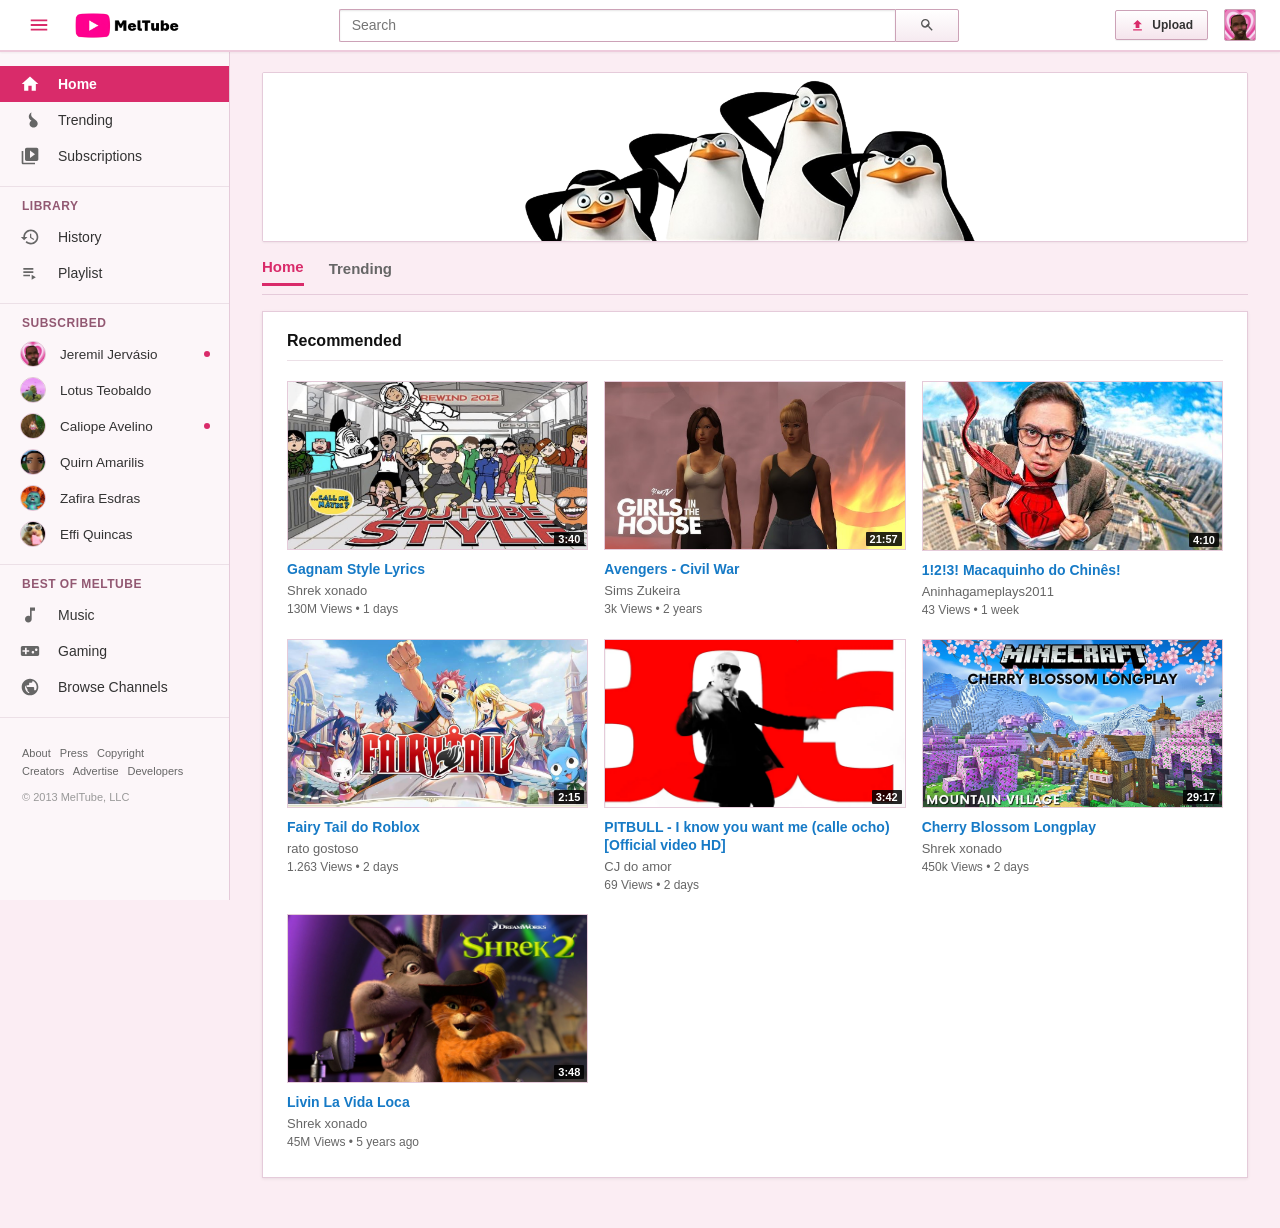
==== index.html @ 24762727 "MelTube layout completo e videos otimizados" ====
<!DOCTYPE html>
<html lang="pt">
<head>
    <meta charset="UTF-8">
    <meta http-equiv="X-UA-Compatible" content="IE=edge">
    <meta name="viewport" content="width=device-width, initial-scale=1.0">
    <title>MelTube | Início</title>
    <link rel="icon" href="assets/images/branding/youtube (1).png">
    <link rel="stylesheet" href="assets/css/index.css">
</head>

<body>

    <!-- HEADER -->
    <nav class="navbar">
        <div class="nav-left">
            <button class="icon-btn menu-btn" id="menuToggle" title="Guia">
                <svg viewBox="0 0 24 24" class="svg-icon"><path d="M3 18h18v-2H3v2zm0-5h18v-2H3v2zm0-7v2h18V6H3z"/></svg>
            </button>
            <a href="index.html">
                <img src="assets/images/branding/logo-v2.0.png" alt="MelTube" class="logo">
            </a>
        </div>

        <div class="nav-middle">
            <div class="search-box">
                <input type="text" placeholder="Search">
                <button type="submit" class="search-btn" title="Search">
                    <svg viewBox="0 0 24 24" class="svg-icon search-svg"><path d="M15.5 14h-.79l-.28-.27A6.471 6.471 0 0 0 16 9.5 6.5 6.5 0 1 0 9.5 16c1.61 0 3.09-.59 4.23-1.57l.27.28v.79l5 4.99L20.49 19l-4.99-5zm-6 0C7.01 14 5 11.99 5 9.5S7.01 5 9.5 5 14 7.01 14 9.5 14z"/></svg>
                </button>
            </div>
        </div>

        <div class="nav-right">
            <button class="yt-upload-btn">
                <svg viewBox="0 0 24 24" class="svg-icon upload-svg"><path d="M9 16h6v-6h4l-7-7-7 7h4zm-4 2h14v2H5z"/></svg>
                <span>Upload</span>
            </button>
            <img src="assets/images/avatars/avatar-1.png" alt="Profile" class="user-icon">
        </div>
    </nav>


    <!-- SIDEBAR DINÂMICA (THE GUIDE) -->
    <aside class="sidebar" id="sidebar">
        <div class="sidebar-scroll-wrapper">

            <!-- SECÇÃO PRINCIPAL -->
            <div class="guide-section">
                <a href="#" class="sidebar-link active" title="Home">
                    <svg viewBox="0 0 24 24" class="guide-svg"><path d="M10 20v-6h4v6h5v-8h3L12 3 2 12h3v8z"/></svg>
                    <span>Home</span>
                </a>

                <a href="#" class="sidebar-link" title="Trending">
                    <svg viewBox="0 0 24 24" class="guide-svg"><path d="M17.53 11.2c-.23-.3-.5-.56-.76-.82-.65-.6-1.4-1.03-2.03-1.66-1.46-1.46-1.78-3.87-.85-5.72-.94.34-1.74.96-2.33 1.74-1.61 2.14-1.32 5.21.68 7.02.26.24.56.44.87.6.2.1.4.18.62.24-.1.08-.2.15-.31.22-1.87 1.25-2.52 3.66-1.52 5.67.24.48.56.92.95 1.29.62.59 1.38 1 2.2 1.2.98.24 2.01.18 2.96-.17.95-.35 1.77-.97 2.37-1.78.6-.81.9-1.8.85-2.81-.05-1.12-.49-2.18-1.24-3-.63-.69-1.37-1.28-2.06-1.92z"/></svg>
                    <span>Trending</span>
                </a>

                <a href="#" class="sidebar-link" title="Subscriptions">
                    <svg viewBox="0 0 24 24" class="guide-svg"><path d="M4 6H2v14c0 1.1.9 2 2 2h14v-2H4V6zm16-4H8c-1.1 0-2 .9-2 2v12c0 1.1.9 2 2 2h12c1.1 0 2-.9 2-2V4c0-1.1-.9-2-2-2zm-8 12.5v-9l6 4.5-6 4.5z"/></svg>
                    <span>Subscriptions</span>
                </a>
                <hr>
            </div>

            <!-- SECÇÃO BIBLIOTECA -->
            <div class="guide-section">
                <h3 class="guide-heading">LIBRARY</h3>
                
                <a href="#" class="sidebar-link" title="History">
                    <svg viewBox="0 0 24 24" class="guide-svg"><path d="M13 3c-4.97 0-9 4.03-9 9H1l3.89 3.89.07.14L9 12H6c0-3.87 3.13-7 7-7s7 3.13 7 7-3.13 7-7 7c-1.93 0-3.68-.79-4.94-2.06l-1.42 1.42C8.27 19.99 10.51 21 13 21c4.97 0 9-4.03 9-9s-4.03-9-9-9zm-1 5v5l4.28 2.54.72-1.21-3.5-2.08V8H12z"/></svg>
                    <span>History</span>
                </a>

                <a href="#" class="sidebar-link" title="Playlist">
                    <svg viewBox="0 0 24 24" class="guide-svg"><path d="M4 10h12v2H4zm0-4h12v2H4zm0 8h8v2H4zm10 0v6l5-3z"/></svg>
                    <span>Playlist</span>
                </a>
                <hr>
            </div>

            <!-- CANAIS SUBSCRITOS -->
            <div class="guide-section subscribed-list">
                <h3 class="guide-heading">SUBSCRIBED</h3>

                <a href="#" class="sub-channel-link">
                    <img src="assets/images/avatars/avatar-1.png" alt="" class="sub-avatar">
                    <span class="sub-name">Jeremil Jervásio</span>
                    <span class="sub-dot"></span>
                </a>
                <a href="#" class="sub-channel-link">
                    <img src="assets/images/avatars/avatar-2.png" alt="" class="sub-avatar">
                    <span class="sub-name">Lotus Teobaldo</span>
                </a>
                <a href="#" class="sub-channel-link">
                    <img src="assets/images/avatars/avatar-3.png" alt="" class="sub-avatar">
                    <span class="sub-name">Caliope Avelino</span>
                    <span class="sub-dot"></span>
                </a>
                <a href="#" class="sub-channel-link">
                    <img src="assets/images/avatars/avatar-4.png" alt="" class="sub-avatar">
                    <span class="sub-name">Quirn Amarilis</span>
                </a>
                <a href="#" class="sub-channel-link">
                    <img src="assets/images/avatars/avatar-5.png" alt="" class="sub-avatar">
                    <span class="sub-name">Zafira Esdras</span>
                </a>
                <a href="#" class="sub-channel-link">
                    <img src="assets/images/avatars/avatar-6.png" alt="" class="sub-avatar">
                    <span class="sub-name">Effi Quincas</span>
                </a>
                <hr>
            </div>

            <!-- MELHORES DO MELTUBE / EXPLORAR -->
            <div class="guide-section">
                <h3 class="guide-heading">BEST OF MELTUBE</h3>
                
                <a href="#" class="sidebar-link">
                    <svg viewBox="0 0 24 24" class="guide-svg"><path d="M12 3v10.55c-.59-.34-1.27-.55-2-.55-2.21 0-4 1.79-4 4s1.79 4 4 4 4-1.79 4-4V7h4V3h-6z"/></svg>
                    <span>Music</span>
                </a>
                <a href="#" class="sidebar-link">
                    <svg viewBox="0 0 24 24" class="guide-svg"><path d="M21 6H3c-1.1 0-2 .9-2 2v8c0 1.1.9 2 2 2h18c1.1 0 2-.9 2-2V8c0-1.1-.9-2-2-2zm-10 7H8v3H6v-3H3v-2h3V8h2v3h3v2zm4.5 2c-.83 0-1.5-.67-1.5-1.5s.67-1.5 1.5-1.5 1.5.67 1.5 1.5-.67 1.5-1.5 1.5zm4-3c-.83 0-1.5-.67-1.5-1.5S18.67 9 19.5 9s1.5.67 1.5 1.5-.67 1.5-1.5 1.5z"/></svg>
                    <span>Gaming</span>
                </a>
                <a href="#" class="sidebar-link">
                    <svg viewBox="0 0 24 24" class="guide-svg"><path d="M12 2C6.48 2 2 6.48 2 12s4.48 10 10 10 10-4.48 10-10S17.52 2 12 2zm1 17.93c-3.95-.49-7-3.85-7-7.93 0-.62.08-1.21.21-1.79L9 15v1c0 1.1.9 2 2 2v1.93zm6.9-2.54c-.26-.81-1-1.39-1.9-1.39h-1v-3c0-.55-.45-1-1-1H8v-2h2c.55 0 1-.45 1-1V7h2c1.1 0 2-.9 2-2v-.41c2.93 1.19 5 4.06 5 7.41 0 2.08-.8 3.97-2.1 5.39z"/></svg>
                    <span>Browse Channels</span>
                </a>
                <hr>
            </div>

            <!-- RODAPÉ CLÁSSICO DO GUIA DE 2013 -->
            <div class="guide-footer">
                <p><a href="#">About</a> <a href="#">Press</a> <a href="#">Copyright</a></p>
                <p><a href="#">Creators</a> <a href="#">Advertise</a> <a href="#">Developers</a></p>
                <p class="footer-copy">© 2013 MelTube, LLC</p>
            </div>

        </div>
    </aside>


    <!-- CONTEÚDO PRINCIPAL -->
    <main class="container" id="mainContainer">
        <div class="main-content">

            <!-- BANNER -->
            <div class="banner">
                <img src="assets/images/branding/banner-pinguins.png" alt="MelTube banner">
            </div>

            <!-- SEPARADORES CLÁSSICOS HOME / TRENDING -->
            <div class="home-nav-tabs">
                <a href="#" class="tab-link active">Home</a>
                <a href="#" class="tab-link">Trending</a>
            </div>

            <!-- GRELHA DE VÍDEOS -->
            <section class="video-section">
                <div class="section-heading">
                    <h2>Recommended</h2>
                </div>

                <div class="list-container">

                    <!-- VIDEO 0 - MANTER COMENTADO
                    <article class="vid-list">
                        <a href="pages/play-video-fogo-no-parquinho.html">
                            <img src="assets/images/thumbnails/thumbnail-fogo-no-parquinho.png"
                                 alt="Fogo no parquinho!" class="thumbnail">
                        </a>

                        <div class="video-details">
                            <a href="pages/play-video-fogo-no-parquinho.html" class="video-title">
                                Fogo no parquinho!
                            </a>

                            <a href="#" class="channel-name">CJ do amor</a>
                            <p class="video-meta">450k Views • 2 days</p>
                        </div>
                    </article>
                    -->

                    <!-- VIDEO 1 -->
                    <article class="vid-list">
                        <a href="pages/play-video-PSY-GANGNAM-STYLE.html" class="thumb-link">
                            <img src="assets/images/thumbnails/thumbnail-PSY-GANGNAM-STYLE.png" alt="Gangnam Style Lyrics" class="thumbnail">
                            <span class="vid-badge">3:40</span>
                        </a>
                        <div class="video-details">
                            <a href="pages/play-video-PSY-GANGNAM-STYLE.html" class="video-title">Gagnam Style Lyrics</a>
                            <a href="#" class="channel-name">Shrek xonado</a>
                            <p class="video-meta">130M Views • 1 days</p>
                        </div>
                    </article>

                    <!-- VIDEO 2 -->
                    <article class="vid-list">
                        <a href="pages/play-video-Girls-In-The-House.html" class="thumb-link">
                            <img src="assets/images/thumbnails/thumbnail-Girls-In-The-House.png" alt="Avengers Civil War" class="thumbnail">
                            <span class="vid-badge">21:57</span>
                        </a>
                        <div class="video-details">
                            <a href="pages/play-video-Girls-In-The-House.html" class="video-title">Avengers - Civil War</a>
                            <a href="#" class="channel-name">Sims Zukeira</a>
                            <p class="video-meta">3k Views • 2 years</p>
                        </div>
                    </article>

                    <!-- VIDEO 3 -->
                    <article class="vid-list">
                        <a href="pages/play-video-macaquinho-do-chines.html" class="thumb-link">
                            <img src="assets/images/thumbnails/thumbnail-macaquinho-do-chines.png" alt="Macaquinho do Chinês" class="thumbnail">
                            <span class="vid-badge">4:10</span>
                        </a>
                        <div class="video-details">
                            <a href="pages/play-video-macaquinho-do-chines.html" class="video-title">1!2!3! Macaquinho do Chinês!</a>
                            <a href="#" class="channel-name">Aninhagameplays2011</a>
                            <p class="video-meta">43 Views • 1 week</p>
                        </div>
                    </article>

                    <!-- VIDEO 4 - MANTER COMENTADO
                    <article class="vid-list">
                        <a href="pages/play-video-MORRERAM-TODOS.html">
                            <img src="assets/images/thumbnails/thumbnail-MORRERAM-TODOS.png"
                                 alt="Morreram todos" class="thumbnail">
                        </a>

                        <div class="video-details">
                            <a href="pages/play-video-MORRERAM-TODOS.html" class="video-title">
                                MORRERAM TODOS!
                            </a>

                            <a href="#" class="channel-name">FukGege</a>
                            <p class="video-meta">450k Views • 2 weeks</p>
                        </div>
                    </article>
                    -->

                    <!-- VIDEO 5 -->
                    <article class="vid-list">
                        <a href="pages/play-video-Fairy-Tail-Roblox.html" class="thumb-link">
                            <img src="assets/images/thumbnails/thumbnail-Fairy-Tail-Roblox.png" alt="Fairy Tail do Roblox" class="thumbnail">
                            <span class="vid-badge">2:15</span>
                        </a>
                        <div class="video-details">
                            <a href="pages/play-video-Fairy-Tail-Roblox.html" class="video-title">Fairy Tail do Roblox</a>
                            <a href="#" class="channel-name">rato gostoso</a>
                            <p class="video-meta">1.263 Views • 2 days</p>
                        </div>
                    </article>

                    <!-- VIDEO 6 -->
                    <article class="vid-list">
                        <a href="pages/play-video-I-Know-You-Want-Me.html" class="thumb-link">
                            <img src="assets/images/thumbnails/thumbnail-i-know-you-want-me.png" alt="I Know You Want Me" class="thumbnail">
                            <span class="vid-badge">3:42</span>
                        </a>
                        <div class="video-details">
                            <a href="pages/play-video-I-Know-You-Want-Me.html" class="video-title">PITBULL - I know you want me (calle ocho) [Official video HD]</a>
                            <a href="#" class="channel-name">CJ do amor</a>
                            <p class="video-meta">69 Views • 2 days</p>
                        </div>
                    </article>

                    <!-- VIDEO 7 -->
                    <article class="vid-list">
                        <a href="pages/play-video-Cherry-Blossom-LongPlay.html" class="thumb-link">
                            <img src="assets/images/thumbnails/thumbnail-Cherry-Blossom-Longplay.png" alt="Cherry Blossom Longplay" class="thumbnail">
                            <span class="vid-badge">29:17</span>
                        </a>
                        <div class="video-details">
                            <a href="pages/play-video-Cherry-Blossom-LongPlay.html" class="video-title">Cherry Blossom Longplay</a>
                            <a href="#" class="channel-name">Shrek xonado</a>
                            <p class="video-meta">450k Views • 2 days</p>
                        </div>
                    </article>

                    <!-- VIDEO 8 -->
                    <article class="vid-list">
                        <a href="pages/play-video-livin-la-vida-loca.html" class="thumb-link">
                            <img src="assets/images/thumbnails/thumbnail-livin-la-vida-loca.png" alt="Livin La Vida Loca" class="thumbnail">
                            <span class="vid-badge">3:48</span>
                        </a>
                        <div class="video-details">
                            <a href="pages/play-video-livin-la-vida-loca.html" class="video-title">Livin La Vida Loca</a>
                            <a href="#" class="channel-name">Shrek xonado</a>
                            <p class="video-meta">45M Views • 5 years ago</p>
                        </div>
                    </article>

                </div>
            </section>
        </div>
    </main>

    <!-- SCRIPT DO DINAMISMO DA BARRA LATERAL (ABRE / FECHA) -->
    <script>
        const menuToggle = document.getElementById('menuToggle');
        const sidebar = document.getElementById('sidebar');
        const mainContainer = document.getElementById('mainContainer');

        menuToggle.addEventListener('click', () => {
            sidebar.classList.toggle('collapsed');
            mainContainer.classList.toggle('expanded');
        });
    </script>

</body>
</html>
---- assets/css/index.css ----
/* ==================================================
   MELTUBE — HOMEPAGE 2013-2015 (BARRA DINÂMICA + ÍCONES SVG)
================================================== */

:root {
    --pink-primary: #d92b6a;
    --pink-dark: #b51a51;
    --pink-soft: #fdeaf2;
    --pink-soft-hover: #fce3ee;
    --pink-bg: #fbedf3;

    --bg-card: #ffffff;
    --border-card: #e5cbda;
    --border-light: #ece0e7;
    --border-btn: #cca2b7;

    --text-primary: #222222;
    --text-secondary: #666666;
    --yt-link-blue: #167ac6;
}

* {
    margin: 0;
    padding: 0;
    box-sizing: border-box;
    font-family: Arial, Helvetica, sans-serif;
}

body {
    background-color: var(--pink-bg);
    color: var(--text-primary);
    font-size: 14px;
}

a {
    color: inherit;
    text-decoration: none;
}

img {
    display: block;
    max-width: 100%;
}


/* ==================================================
   HEADER
================================================== */

.navbar {
    width: 100%;
    height: 52px;
    padding: 0 24px;
    display: flex;
    align-items: center;
    justify-content: space-between;
    background: #ffffff;
    border-bottom: 2px solid #eecbdc;
    box-shadow: 0 1px 2px rgba(0, 0, 0, 0.05);
    position: sticky;
    top: 0;
    z-index: 1000;
}

.nav-left {
    display: flex;
    align-items: center;
}

.menu-btn {
    background: none;
    border: none;
    cursor: pointer;
    margin-right: 18px;
    display: flex;
    align-items: center;
    padding: 4px;
    border-radius: 2px;
}

.menu-btn:hover {
    background: var(--pink-soft);
}

.menu-btn .svg-icon {
    width: 22px;
    height: 22px;
    fill: var(--pink-primary);
}

.logo {
    width: 110px;
    height: auto;
}

.nav-middle {
    flex: 1;
    max-width: 620px;
    margin: 0 20px;
}

.search-box {
    width: 100%;
    height: 33px;
    display: flex;
    align-items: stretch;
}

.search-box input {
    flex: 1;
    padding: 0 12px;
    border: 1px solid var(--border-btn);
    border-right: none;
    border-radius: 2px 0 0 2px;
    font-size: 14px;
    outline: none;
    box-shadow: inset 0 1px 2px rgba(0,0,0,0.1);
}

.search-box input:focus {
    border-color: var(--pink-primary);
}

.search-btn {
    width: 64px;
    border: 1px solid var(--border-btn);
    border-radius: 0 2px 2px 0;
    background: linear-gradient(to bottom, #ffffff 0%, #f6eaf0 100%);
    box-shadow: inset 0 1px 0 #fff;
    cursor: pointer;
    display: flex;
    align-items: center;
    justify-content: center;
}

.search-btn:hover {
    background: linear-gradient(to bottom, #fdf5f8 0%, #eed5df 100%);
}

.search-svg {
    width: 16px;
    height: 16px;
    fill: #555;
}

.nav-right {
    display: flex;
    align-items: center;
    gap: 16px;
}

.yt-upload-btn {
    height: 30px;
    padding: 0 14px;
    display: flex;
    align-items: center;
    gap: 7px;
    background: linear-gradient(to bottom, #ffffff 0%, #f5e4ec 100%);
    border: 1px solid var(--border-btn);
    border-radius: 2px;
    box-shadow: inset 0 1px 0 #ffffff, 0 1px 1px rgba(0,0,0,0.06);
    color: #333;
    font-size: 12px;
    font-weight: bold;
    cursor: pointer;
}

.yt-upload-btn:hover {
    background: linear-gradient(to bottom, #fef8fa 0%, #ecd0dd 100%);
}

.upload-svg {
    width: 15px;
    height: 15px;
    fill: var(--pink-primary);
}

.user-icon {
    width: 32px;
    height: 32px;
    border-radius: 2px;
    border: 1px solid var(--border-btn);
}


/* ==================================================
   SIDEBAR DINÂMICA (THE GUIDE)
================================================== */

.sidebar {
    width: 230px;
    height: calc(100vh - 52px);
    position: fixed;
    top: 52px;
    left: 0;
    background: #fcf6f9;
    border-right: 1px solid var(--border-card);
    z-index: 50;
    transition: width 0.2s cubic-bezier(0.4, 0, 0.2, 1);
    overflow: hidden;
}

.sidebar-scroll-wrapper {
    width: 230px;
    height: 100%;
    padding: 14px 0 30px;
    overflow-y: auto;
}

/* Secções e Títulos */
.guide-section {
    width: 100%;
}

.guide-heading {
    margin: 12px 22px 6px;
    color: #925872;
    font-size: 12px;
    font-weight: bold;
    letter-spacing: 0.5px;
    white-space: nowrap;
}

/* Links da Sidebar */
.sidebar-link {
    width: 100%;
    height: 36px;                    /* Altura confortável de 36px */
    display: flex;
    align-items: center;
    padding: 0 20px;
    color: #333;
    font-size: 14px;                 /* Letra aumentada de 11px para 14px */
    font-weight: 500;
    transition: background 0.15s;
    white-space: nowrap;
}

.guide-svg {
    width: 20px;
    height: 20px;
    min-width: 20px;
    fill: #666;
    margin-right: 18px;
    transition: fill 0.15s;
}

.sidebar-link:hover {
    background: var(--pink-soft);
    color: var(--pink-primary);
}

.sidebar-link:hover .guide-svg {
    fill: var(--pink-primary);
}

/* Item Ativo (Destaque Sólido Rosa do YouTube 2013) */
.sidebar-link.active {
    background: var(--pink-primary);
    color: #ffffff !important;
    font-weight: bold;
}

.sidebar-link.active .guide-svg {
    fill: #ffffff;
}

.sidebar hr {
    height: 1px;
    width: 100%;
    margin: 12px 0;
    border: 0;
    background: var(--border-light);
}

/* Inscrições com Avatares */
.sub-channel-link {
    height: 36px;
    display: flex;
    align-items: center;
    padding: 0 20px;
    color: #333;
    font-size: 13.5px;
    transition: background 0.15s;
    white-space: nowrap;
}

.sub-channel-link:hover {
    background: var(--pink-soft);
}

.sub-avatar {
    width: 26px !important;
    height: 26px !important;
    min-width: 26px !important;
    max-width: 26px !important;
    border-radius: 50%;
    object-fit: cover;
    margin-right: 14px;
    border: 1px solid #e0c2d3;
}

.sub-name {
    flex: 1;
    overflow: hidden;
    text-overflow: ellipsis;
}

.sub-dot {
    width: 6px;
    height: 6px;
    background: var(--pink-primary);
    border-radius: 50%;
    margin-left: 6px;
}

/* Rodapé do Guia */
.guide-footer {
    padding: 14px 22px;
    font-size: 11px;
    color: #888;
    line-height: 18px;
}

.guide-footer a {
    color: #666;
    margin-right: 6px;
}

.guide-footer a:hover {
    color: var(--pink-primary);
    text-decoration: underline;
}

.footer-copy {
    margin-top: 8px;
    color: #999;
}


/* ==================================================
   ESTADO DINÂMICO RECOLHIDO (COLLAPSED)
================================================== */

.sidebar.collapsed {
    width: 70px;
}

.sidebar.collapsed .sidebar-scroll-wrapper {
    width: 70px;
}

.sidebar.collapsed .sidebar-link {
    padding: 0;
    justify-content: center;
}

.sidebar.collapsed .guide-svg {
    margin-right: 0;
}

.sidebar.collapsed .sidebar-link span,
.sidebar.collapsed .guide-heading,
.sidebar.collapsed .sub-name,
.sidebar.collapsed .sub-dot,
.sidebar.collapsed .guide-footer {
    display: none;
}

.sidebar.collapsed .sub-channel-link {
    padding: 0;
    justify-content: center;
}

.sidebar.collapsed .sub-avatar {
    margin-right: 0;
}


/* ==================================================
   CONTEÚDO PRINCIPAL (INDEX SHELVES)
================================================== */

.container {
    min-height: calc(100vh - 52px);
    margin-left: 230px;
    padding: 20px 32px 50px;
    transition: margin-left 0.2s cubic-bezier(0.4, 0, 0.2, 1);
}

.container.expanded {
    margin-left: 70px;
}

.main-content {
    width: 100%;
    max-width: 1260px;
    margin: 0 auto;
}

/* ==================================================
   BANNER CORRIGIDO (PINGUINS 100% VISÍVEIS)
================================================== */

.banner {
    width: 100%;
    height: 170px;                   /* Altura ideal para banners de 2013 */
    margin-bottom: 16px;
    background: #ffffff;             /* Fundo branco que se funde com a imagem */
    border: 1px solid var(--border-card);
    border-radius: 2px;
    box-shadow: 0 1px 2px rgba(0, 0, 0, 0.05);
    overflow: hidden;
    display: flex;
    align-items: center;
    justify-content: center;
}

.banner img {
    display: block;
    width: 100%;
    height: 100%;
    object-fit: contain;             /* Mostra a imagem inteira sem cortar as cabeças */
    object-position: center;         /* Centraliza os pinguins no banner */
    background-color: #ffffff;
}

/* Ajuste para ecrãs menores/portáteis */
@media (max-width: 768px) {
    .banner {
        height: 120px;
    }
}

/* Separadores Home / Trending */
.home-nav-tabs {
    display: flex;
    align-items: center;
    gap: 25px;
    margin-bottom: 16px;
    border-bottom: 1px solid var(--border-card);
    padding-bottom: 8px;
}

.tab-link {
    font-size: 15px;
    font-weight: bold;
    color: #666;
    padding-bottom: 8px;
}

.tab-link:hover {
    color: #111;
}

.tab-link.active {
    color: var(--pink-primary);
    border-bottom: 3px solid var(--pink-primary);
}

/* O Cartão Branco da Grelha */
.video-section {
    width: 100%;
    background: var(--bg-card);
    border: 1px solid var(--border-card);
    box-shadow: 0 1px 3px rgba(0, 0, 0, 0.08);
    padding: 20px 24px 28px;
}

.section-heading {
    display: flex;
    align-items: center;
    border-bottom: 1px solid var(--border-light);
    margin-bottom: 20px;
    padding-bottom: 10px;
}

.section-heading h2 {
    color: #111;
    font-size: 16px;
    font-weight: bold;
}

/* Grelha Adaptável */
.list-container {
    display: grid;
    grid-template-columns: repeat(auto-fill, minmax(225px, 1fr));
    gap: 22px 16px;
    width: 100%;
}

.vid-list {
    min-width: 0;
}

.thumb-link {
    display: block;
    width: 100%;
    position: relative;
    background: #000;
}

.thumbnail {
    display: block;
    width: 100%;
    aspect-ratio: 16 / 9;
    object-fit: cover;
    border: 1px solid var(--border-card);
}

.vid-badge {
    position: absolute;
    bottom: 4px;
    right: 4px;
    background: rgba(0, 0, 0, 0.85);
    color: #fff;
    font-size: 11px;
    font-weight: bold;
    padding: 1px 4px;
    border-radius: 1px;
}

.video-details {
    padding-top: 10px;
}

.video-title {
    display: -webkit-box;
    -webkit-line-clamp: 2;
    -webkit-box-orient: vertical;
    overflow: hidden;
    margin-bottom: 5px;
    color: var(--yt-link-blue);
    font-size: 14px;
    font-weight: bold;
    line-height: 18px;
}

.video-title:hover {
    text-decoration: underline;
}

.channel-name {
    display: block;
    color: var(--text-secondary);
    font-size: 13px;
    line-height: 16px;
    margin-bottom: 3px;
}

.channel-name:hover {
    color: var(--pink-primary);
}

.video-meta {
    color: var(--text-secondary);
    font-size: 12px;
}
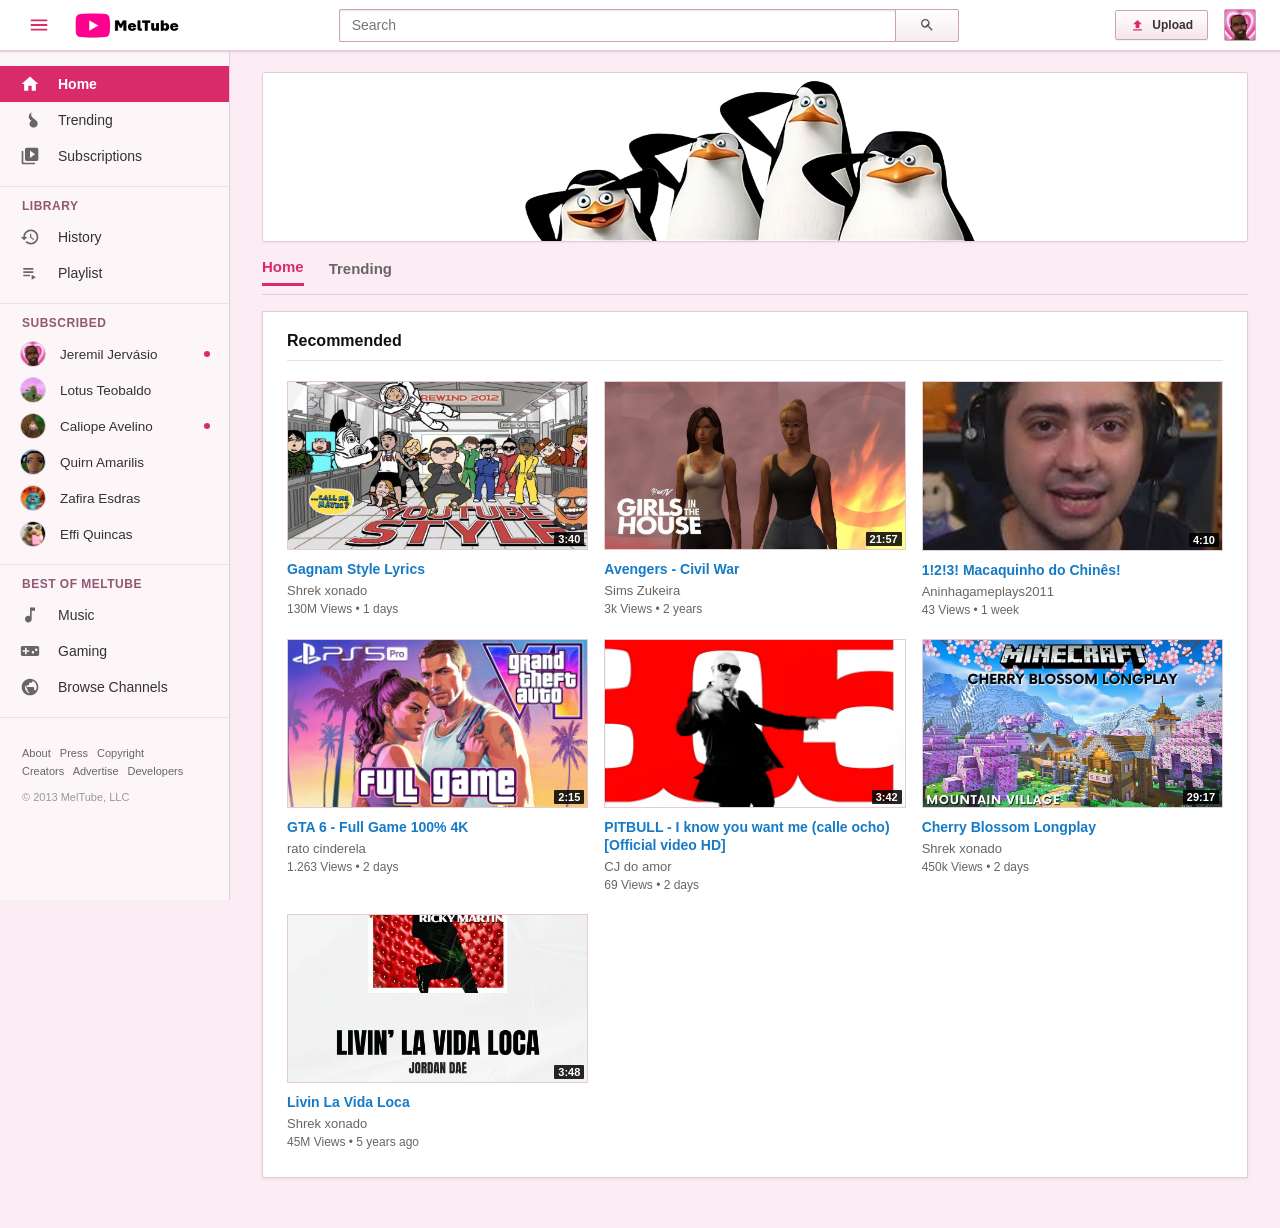
==== commit cc262b06: "Replace video" ====
--- a/index.html
+++ b/index.html
@@ -243,13 +243,13 @@
 
                     <!-- VIDEO 5 -->
                     <article class="vid-list">
-                        <a href="pages/play-video-Fairy-Tail-Roblox.html" class="thumb-link">
-                            <img src="assets/images/thumbnails/thumbnail-Fairy-Tail-Roblox.png" alt="Fairy Tail do Roblox" class="thumbnail">
+                        <a href="pages/play-video-GTA6-Gameplay.html" class="thumb-link">
+                            <img src="assets/images/thumbnails/thumbnail-GTA6-Gameplay.png" alt="GTA 6 - Full Game 100% 4K" class="thumbnail">
                             <span class="vid-badge">2:15</span>
                         </a>
                         <div class="video-details">
-                            <a href="pages/play-video-Fairy-Tail-Roblox.html" class="video-title">Fairy Tail do Roblox</a>
-                            <a href="#" class="channel-name">rato gostoso</a>
+                            <a href="pages/play-video-GTA6-Gameplay.html" class="video-title">GTA 6 - Full Game 100% 4K</a>
+                            <a href="#" class="channel-name">rato cinderela</a>
                             <p class="video-meta">1.263 Views • 2 days</p>
                         </div>
                     </article>
